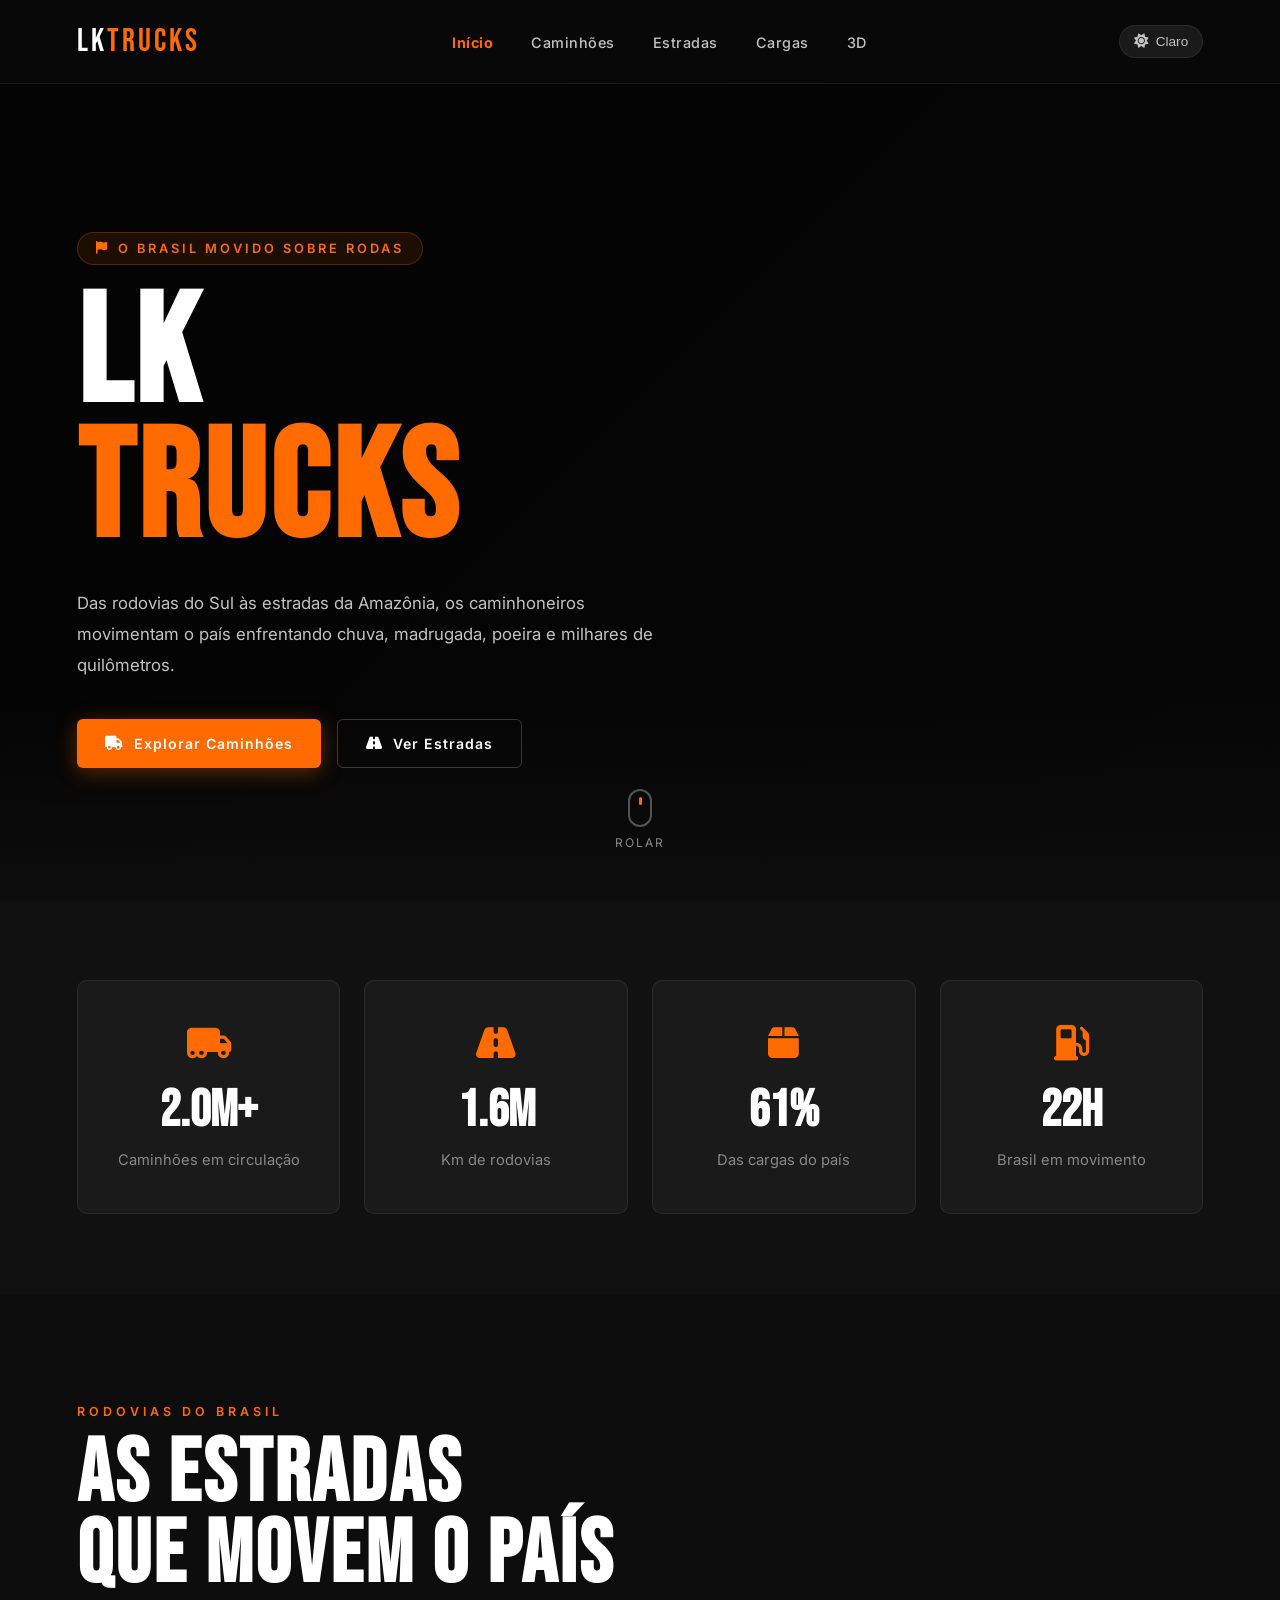
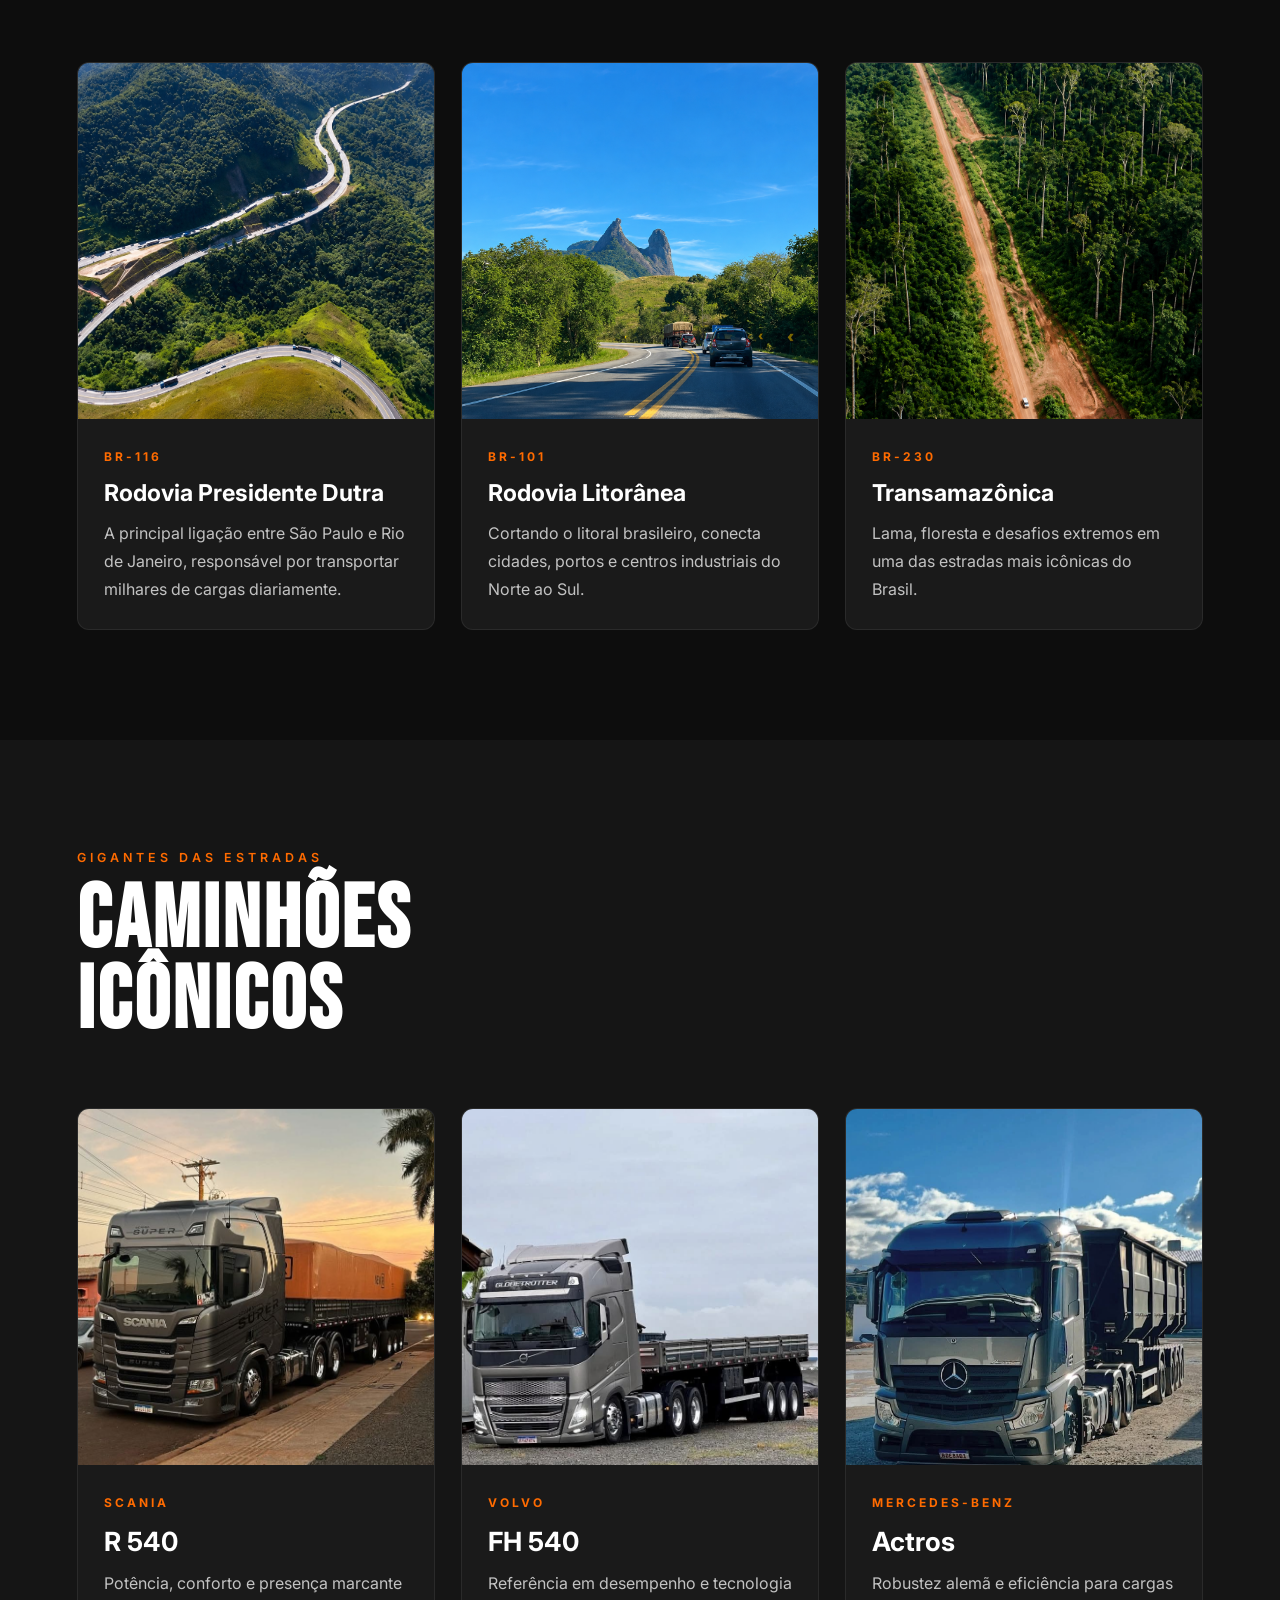
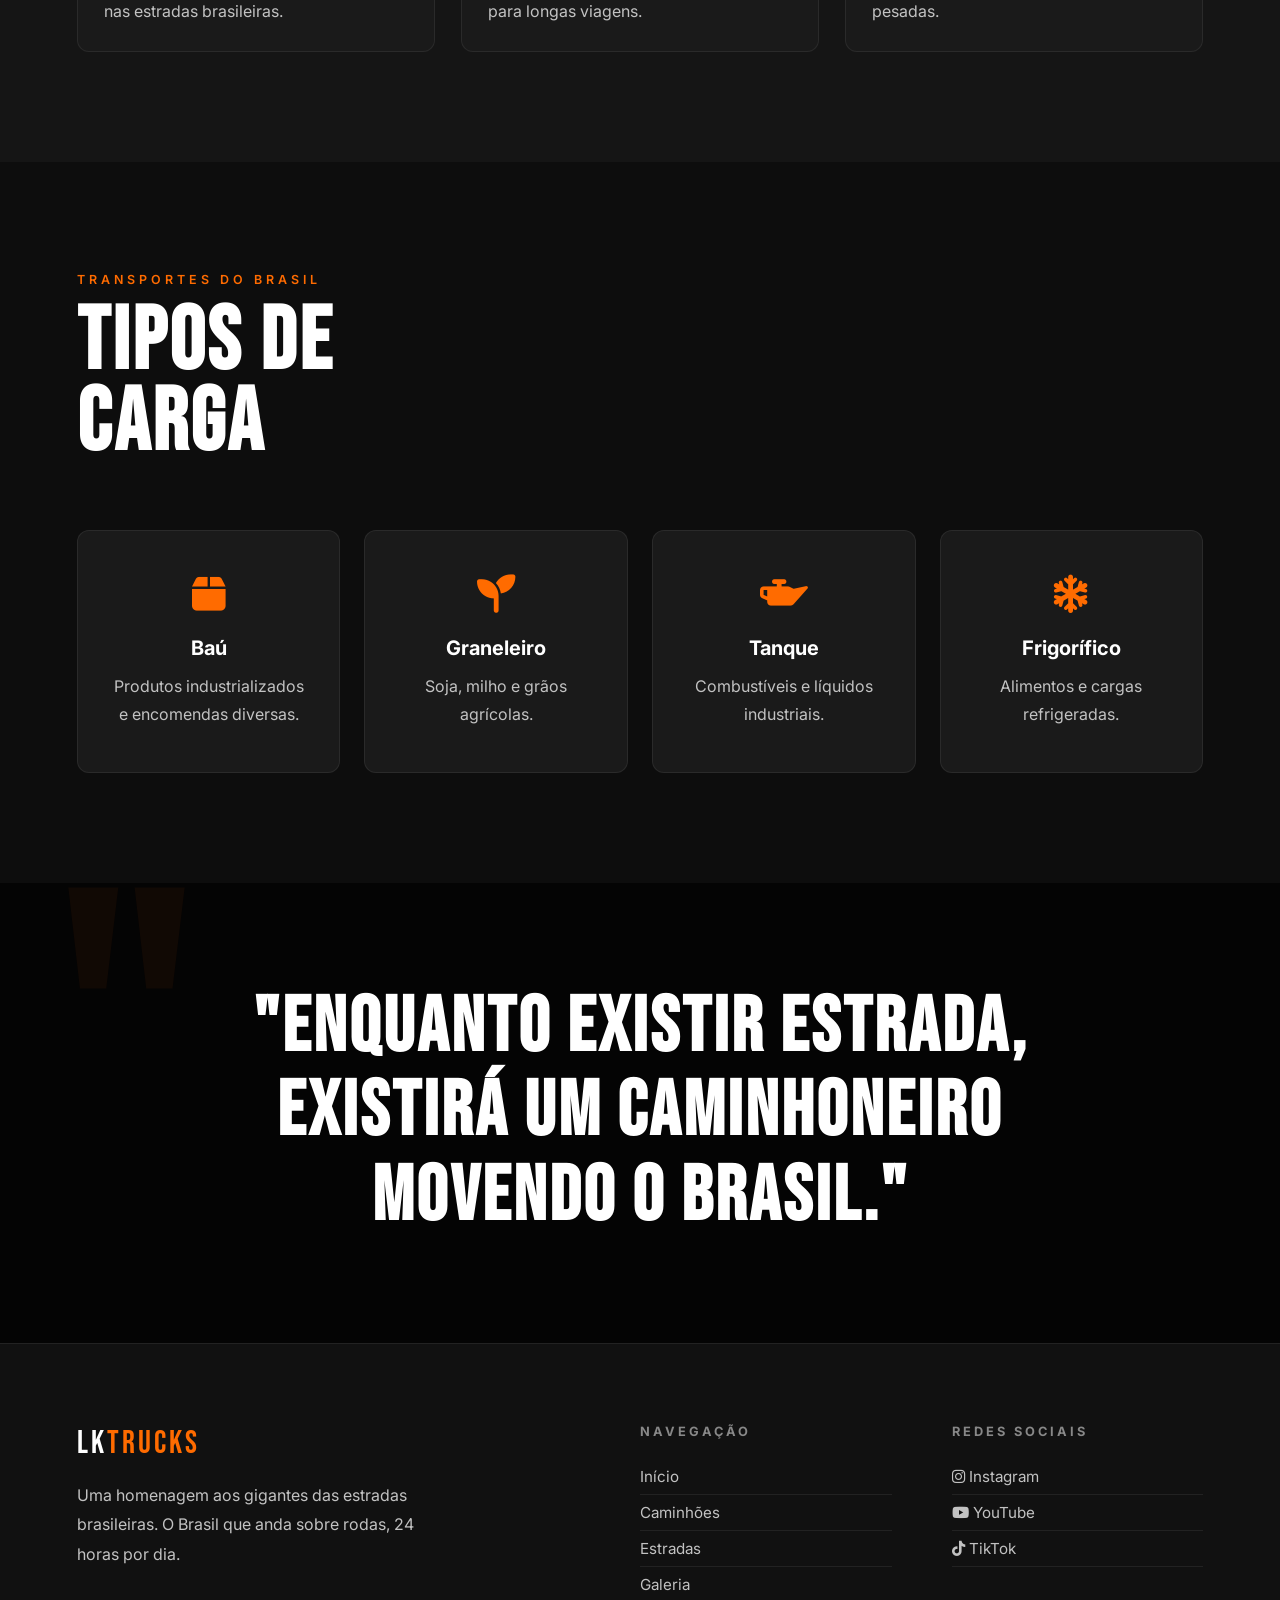
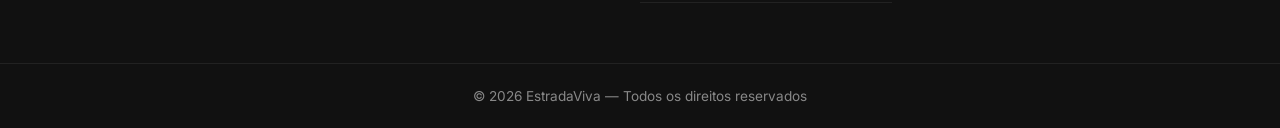
==== index.html @ f294853f "site final" ====
<!DOCTYPE html>
<html lang="pt-BR">
<head>
  <meta charset="UTF-8"/>
  <meta name="viewport" content="width=device-width, initial-scale=1.0"/>
  <title>LkTrucks — O Brasil sobre rodas</title>
  <link rel="preconnect" href="https://fonts.googleapis.com">
  <link href="https://fonts.googleapis.com/css2?family=Bebas+Neue&family=Inter:wght@300;400;500;600;700&display=swap" rel="stylesheet">
  <link rel="stylesheet" href="https://cdnjs.cloudflare.com/ajax/libs/font-awesome/6.5.0/css/all.min.css">
  <link rel="stylesheet" href="../css/style.css">
</head>
<body>

<!-- OVERLAY MOBILE -->
<div class="nav-overlay"></div>

<!-- NAVBAR -->
<nav class="navbar">
  <a href="index.html" class="logo">LK<span>TRUCKS</span></a>

   <ul class="nav-links">
    <li><a href="index.html">Início</a></li>
    <li><a href="html/caminhoes.html">Caminhões</a></li>
    <li><a href="html/estradas.html">Estradas</a></li>
    <li><a href="html/cargas.html">Cargas</a></li>
    <li><a href="html/caminhao3d.html">3D</a></li>
  </ul>

  <div class="nav-right">
    <button class="theme-toggle" aria-label="Alternar tema">
      <i class="fas fa-sun" id="theme-icon"></i>
      <span id="theme-label">Claro</span>
    </button>
    <button class="hamburger" aria-label="Menu">
      <span></span><span></span><span></span>
    </button>
  </div>
</nav>

<!-- HERO -->
<section class="hero">
  <div class="hero-particles"></div>
  <div class="hero-overlay"></div>

  <div class="hero-content">
    <p class="hero-tag">
      <i class="fas fa-flag"></i>
      O Brasil movido sobre rodas
    </p>
    <h1>Lk<br><span>TRUCKS</span></h1>
    <p class="hero-text">
      Das rodovias do Sul às estradas da Amazônia,
      os caminhoneiros movimentam o país enfrentando
      chuva, madrugada, poeira e milhares de quilômetros.
    </p>
    <div class="hero-buttons">
      <a href="caminhoes.html" class="btn-primary">
        <i class="fas fa-truck"></i> Explorar Caminhões
      </a>
      <a href="estradas.html" class="btn-secondary">
        <i class="fas fa-road"></i> Ver Estradas
      </a>
    </div>
  </div>

  <div class="scroll-indicator">
    <div class="mouse"><div class="wheel"></div></div>
    <span>Rolar</span>
  </div>
</section>

<!-- ESTATÍSTICAS -->
<section class="stats">
  <div class="stats-grid">
    <div class="stat-card">
      <i class="fas fa-truck-moving"></i>
      <h2>2.1M+</h2>
      <p>Caminhões em circulação</p>
    </div>
    <div class="stat-card">
      <i class="fas fa-road"></i>
      <h2>1.7M</h2>
      <p>Km de rodovias</p>
    </div>
    <div class="stat-card">
      <i class="fas fa-box"></i>
      <h2>65%</h2>
      <p>Das cargas do país</p>
    </div>
    <div class="stat-card">
      <i class="fas fa-gas-pump"></i>
      <h2>24H</h2>
      <p>Brasil em movimento</p>
    </div>
  </div>
</section>

<!-- RODOVIAS -->
<section class="section">
  <div class="section-title reveal">
    <p>Rodovias do Brasil</p>
    <h2>AS ESTRADAS<br>QUE MOVEM O PAÍS</h2>
  </div>
  <div class="roads-grid">
    <div class="road-card reveal delay-1">
      <div class="card-img-wrap"><img src="../galeria/116.png" alt="BR116"></div>
      <div class="road-content">
        <span>BR-116</span>
        <h3>Rodovia Presidente Dutra</h3>
        <p>A principal ligação entre São Paulo e Rio de Janeiro, responsável por transportar milhares de cargas diariamente.</p>
      </div>
    </div>
    <div class="road-card reveal delay-2">
      <div class="card-img-wrap"><img src="../galeria/101.png " alt="BR101"></div>
      <div class="road-content">
        <span>BR-101</span>
        <h3>Rodovia Litorânea</h3>
        <p>Cortando o litoral brasileiro, conecta cidades, portos e centros industriais do Norte ao Sul.</p>
      </div>
    </div>
    <div class="road-card reveal delay-3">
      <div class="card-img-wrap"><img src="../galeria/transamazonica.png" alt="Transamazônica"></div>
      <div class="road-content">
        <span>BR-230</span>
        <h3>Transamazônica</h3>
        <p>Lama, floresta e desafios extremos em uma das estradas mais icônicas do Brasil.</p>
      </div>
    </div>
  </div>
</section>

<!-- CAMINHÕES -->
<section class="section dark">
  <div class="section-title reveal">
    <p>Gigantes das Estradas</p>
    <h2>CAMINHÕES<br>ICÔNICOS</h2>
  </div>
  <div class="trucks-grid">
    <div class="truck-card reveal delay-1">
      <div class="card-img-wrap"><img src="../galeria/scania 540.jpg" alt="Scania R540"></div>
      <div class="truck-content">
        <span class="brand">Scania</span>
        <h3>R 540</h3>
        <p>Potência, conforto e presença marcante nas estradas brasileiras.</p>
      </div>
    </div>
    <div class="truck-card reveal delay-2">
      <div class="card-img-wrap"><img src="../galeria/volvo Fh.jpg" alt="Volvo FH540"></div>
      <div class="truck-content">
        <span class="brand">Volvo</span>
        <h3>FH 540</h3>
        <p>Referência em desempenho e tecnologia para longas viagens.</p>
      </div>
    </div>
    <div class="truck-card reveal delay-3">
      <div class="card-img-wrap"><img src="../galeria/mercedes actros.jpg" alt="Mercedes Actros"></div>
      <div class="truck-content">
        <span class="brand">Mercedes-Benz</span>
        <h3>Actros</h3>
        <p>Robustez alemã e eficiência para cargas pesadas.</p>
      </div>
    </div>
  </div>
</section>

<!-- CARGAS -->
<section class="section">
  <div class="section-title reveal">
    <p>Transportes do Brasil</p>
    <h2>TIPOS DE<br>CARGA</h2>
  </div>
  <div class="cargo-grid">
    <div class="cargo-card reveal delay-1">
      <i class="fas fa-box"></i>
      <h3>Baú</h3>
      <p>Produtos industrializados e encomendas diversas.</p>
    </div>
    <div class="cargo-card reveal delay-2">
      <i class="fas fa-seedling"></i>
      <h3>Graneleiro</h3>
      <p>Soja, milho e grãos agrícolas.</p>
    </div>
    <div class="cargo-card reveal delay-3">
      <i class="fas fa-oil-can"></i>
      <h3>Tanque</h3>
      <p>Combustíveis e líquidos industriais.</p>
    </div>
    <div class="cargo-card reveal delay-4">
      <i class="fas fa-snowflake"></i>
      <h3>Frigorífico</h3>
      <p>Alimentos e cargas refrigeradas.</p>
    </div>
  </div>
</section>

<!-- FRASE -->
<section class="quote">
  <div class="quote-content reveal">
    <h2>
      "ENQUANTO EXISTIR ESTRADA,
      EXISTIRÁ UM CAMINHONEIRO
      MOVENDO O BRASIL."
    </h2>
  </div>
</section>

<!-- FOOTER -->
<footer>
  <div class="footer-content">
    <div class="footer-brand">
      <a href="index.html" class="logo">Lk<span>TRUCKS</span></a>
      <p>Uma homenagem aos gigantes das estradas brasileiras. O Brasil que anda sobre rodas, 24 horas por dia.</p>
    </div>
    <div class="footer-links">
      <h3>Navegação</h3>
      <a href="index.html">Início</a>
      <a href="caminhoes.html">Caminhões</a>
      <a href="estradas.html">Estradas</a>
      <a href="galeria.html">Galeria</a>
    </div>
    <div class="footer-links">
      <h3>Redes Sociais</h3>
      <a href="#"><i class="fab fa-instagram"></i> Instagram</a>
      <a href="#"><i class="fab fa-youtube"></i> YouTube</a>
      <a href="#"><i class="fab fa-tiktok"></i> TikTok</a>
    </div>
  </div>
  <div class="footer-bottom">
    © 2026 EstradaViva — Todos os direitos reservados
  </div>
</footer>

<script src="../js/script.js"></script>
</body>
</html>
---- css/style.css ----
/* RESET */
*, *::before, *::after {
  margin: 0;
  padding: 0;
  box-sizing: border-box;
}

html {
  scroll-behavior: smooth;
}

/* =========================================
   VARIÁVEIS — DARK MODE (padrão)
========================================= */
:root {
  --orange:    #ff6b00;
  --orange2:   #ff8c00;
  --orange3:   #ff4500;
  --bg:        #0d0d0d;
  --bg2:       #111111;
  --dark:      #151515;
  --card:      #1a1a1a;
  --border:    rgba(255,255,255,0.07);
  --text:      #ffffff;
  --text2:     #c2c2c2;
  --text3:     #888888;
  --navbar-bg: rgba(10,10,10,0.85);
  --shadow:    rgba(255,107,0,0.25);

  --transition: 0.35s cubic-bezier(0.4,0,0.2,1);
}

/* =========================================
   LIGHT MODE
========================================= */
body.light-mode {
  --bg:        #f5f5f5;
  --bg2:       #eeeeee;
  --dark:      #e0e0e0;
  --card:      #ffffff;
  --border:    rgba(0,0,0,0.09);
  --text:      #111111;
  --text2:     #444444;
  --text3:     #777777;
  --navbar-bg: rgba(255,255,255,0.9);
  --shadow:    rgba(255,107,0,0.2);
}

/* =========================================
   BASE
========================================= */
body {
  background: var(--bg);
  color: var(--text);
  font-family: 'Inter', sans-serif;
  overflow-x: hidden;
  transition: background var(--transition), color var(--transition);
}

img { display: block; }

/* =========================================
   SCROLLBAR
========================================= */
::-webkit-scrollbar { width: 6px; }
::-webkit-scrollbar-track { background: var(--bg2); }
::-webkit-scrollbar-thumb { background: var(--orange); border-radius: 10px; }

/* =========================================
   SELEÇÃO DE TEXTO
========================================= */
::selection {
  background: var(--orange);
  color: #fff;
}

/* =========================================
   NAVBAR
========================================= */
.navbar {
  width: 100%;
  padding: 22px 6%;
  position: fixed;
  top: 0; left: 0;
  z-index: 999;

  display: flex;
  align-items: center;
  justify-content: space-between;

  background: var(--navbar-bg);
  backdrop-filter: blur(16px);
  -webkit-backdrop-filter: blur(16px);
  border-bottom: 1px solid var(--border);

  transition: padding var(--transition), background var(--transition);
}

.navbar.scrolled {
  padding: 16px 6%;
  background: rgba(8,8,8,0.97);
  border-bottom: 1px solid rgba(255,107,0,0.15);
}

body.light-mode .navbar.scrolled {
  background: rgba(255,255,255,0.97);
}

/* LOGO */
.logo {
  text-decoration: none;
  font-family: 'Bebas Neue', sans-serif;
  font-size: 2rem;
  letter-spacing: 3px;
  color: var(--text);
  transition: color var(--transition);
}

.logo span { color: var(--orange); }

.logo:hover { color: var(--orange); }

/* NAV LINKS */
.nav-links {
  display: flex;
  align-items: center;
  gap: 38px;
  list-style: none;
}

.nav-links a {
  text-decoration: none;
  color: var(--text2);
  font-size: 0.9rem;
  font-weight: 500;
  letter-spacing: 0.5px;
  position: relative;
  transition: color var(--transition);
}

.nav-links a::after {
  content: '';
  position: absolute;
  bottom: -4px; left: 0;
  width: 0; height: 2px;
  background: var(--orange);
  transition: width var(--transition);
}

.nav-links a:hover { color: var(--orange); }
.nav-links a:hover::after { width: 100%; }

/* NAVBAR DIREITA */
.nav-right {
  display: flex;
  align-items: center;
  gap: 18px;
}

/* DARK MODE TOGGLE */
.theme-toggle {
  background: var(--card);
  border: 1px solid var(--border);
  border-radius: 50px;
  padding: 8px 14px;
  cursor: pointer;
  display: flex;
  align-items: center;
  gap: 8px;
  color: var(--text2);
  font-size: 0.85rem;
  transition: all var(--transition);
}

.theme-toggle:hover {
  border-color: var(--orange);
  color: var(--orange);
}

.theme-toggle i { font-size: 0.9rem; }

/* HAMBURGER */
.hamburger {
  display: none;
  flex-direction: column;
  gap: 6px;
  cursor: pointer;
  padding: 6px;
  background: none;
  border: none;
}

.hamburger span {
  display: block;
  width: 26px; height: 2px;
  background: var(--text);
  border-radius: 2px;
  transition: all 0.4s cubic-bezier(0.4,0,0.2,1);
  transform-origin: center;
}

.hamburger.open span:nth-child(1) { transform: translateY(8px) rotate(45deg); }
.hamburger.open span:nth-child(2) { opacity: 0; transform: scaleX(0); }
.hamburger.open span:nth-child(3) { transform: translateY(-8px) rotate(-45deg); }

/* =========================================
   MOBILE MENU
========================================= */
@media(max-width:900px) {
  .hamburger { display: flex; }

  .nav-links {
    position: fixed;
    top: 0; right: -100%;
    width: min(320px, 85vw);
    height: 100vh;
    background: var(--bg2);
    border-left: 1px solid var(--border);
    flex-direction: column;
    align-items: flex-start;
    padding: 100px 40px 40px;
    gap: 10px;

    transition: right 0.45s cubic-bezier(0.4,0,0.2,1);
    z-index: 998;
  }

  .nav-links.open { right: 0; }

  .nav-links li { width: 100%; }

  .nav-links a {
    font-size: 1.3rem;
    display: block;
    padding: 12px 0;
    border-bottom: 1px solid var(--border);
  }

  .nav-overlay {
    position: fixed;
    inset: 0;
    background: rgba(0,0,0,0.7);
    z-index: 997;
    opacity: 0;
    pointer-events: none;
    transition: opacity var(--transition);
    backdrop-filter: blur(4px);
  }

  .nav-overlay.show {
    opacity: 1;
    pointer-events: all;
  }
}

/* =========================================
   HERO
========================================= */
.hero {
  width: 100%;
  min-height: 100vh;
  background:
    linear-gradient(135deg,rgba(0,0,0,0.75) 0%,rgba(0,0,0,0.55) 100%),
    url('img/banner.jpg') center/cover no-repeat;
  display: flex;
  align-items: center;
  position: relative;
  overflow: hidden;
}

.hero::before {
  content: '';
  position: absolute;
  bottom: 0; left: 0;
  width: 100%; height: 200px;
  background: linear-gradient(transparent, var(--bg));
  z-index: 1;
}

/* PARTÍCULAS */
.hero-particles {
  position: absolute;
  inset: 0;
  overflow: hidden;
  z-index: 0;
}

.particle {
  position: absolute;
  width: 3px; height: 3px;
  border-radius: 50%;
  background: var(--orange);
  opacity: 0;
  animation: float-particle 6s infinite;
}

@keyframes float-particle {
  0%   { opacity: 0; transform: translateY(100px) scale(0); }
  10%  { opacity: 0.6; }
  90%  { opacity: 0.2; }
  100% { opacity: 0; transform: translateY(-200px) scale(1.5); }
}

/* HERO CONTENT */
.hero-content {
  width: 100%;
  max-width: 1400px;
  margin: auto;
  padding: 0 6%;
  padding-top: 100px;
  position: relative;
  z-index: 2;
}

.hero-tag {
  display: inline-flex;
  align-items: center;
  gap: 8px;
  color: var(--orange);
  letter-spacing: 3px;
  margin-bottom: 24px;
  text-transform: uppercase;
  font-size: 0.8rem;
  font-weight: 600;

  background: rgba(255,107,0,0.1);
  border: 1px solid rgba(255,107,0,0.25);
  border-radius: 50px;
  padding: 8px 18px;

  animation: fadeInDown 0.8s ease forwards;
}

.hero h1 {
  font-family: 'Bebas Neue', sans-serif;
  font-size: clamp(5rem, 12vw, 11rem);
  line-height: 0.88;
  letter-spacing: 4px;
  animation: fadeInLeft 0.9s 0.2s ease both;
}

.hero h1 span { color: var(--orange); }

.hero-text {
  max-width: 600px;
  margin-top: 28px;
  color: var(--text2);
  line-height: 1.85;
  font-size: 1.05rem;
  animation: fadeInLeft 0.9s 0.4s ease both;
}

.hero-buttons {
  display: flex;
  gap: 16px;
  margin-top: 38px;
  flex-wrap: wrap;
  animation: fadeInUp 0.9s 0.6s ease both;
}

/* SCROLL INDICATOR */
.scroll-indicator {
  position: absolute;
  bottom: 50px; left: 50%;
  transform: translateX(-50%);
  z-index: 2;
  display: flex;
  flex-direction: column;
  align-items: center;
  gap: 8px;
  color: var(--text3);
  font-size: 0.75rem;
  letter-spacing: 2px;
  text-transform: uppercase;
  animation: fadeIn 1s 1.2s ease both;
}

.scroll-indicator .mouse {
  width: 24px; height: 38px;
  border: 2px solid rgba(255,255,255,0.3);
  border-radius: 14px;
  display: flex;
  justify-content: center;
  padding-top: 6px;
}

.scroll-indicator .wheel {
  width: 3px; height: 8px;
  background: var(--orange);
  border-radius: 2px;
  animation: scroll-wheel 1.5s ease infinite;
}

@keyframes scroll-wheel {
  0%   { opacity: 1; transform: translateY(0); }
  100% { opacity: 0; transform: translateY(10px); }
}

/* =========================================
   BOTÕES
========================================= */
.btn-primary,
.btn-secondary {
  padding: 15px 28px;
  text-decoration: none;
  font-size: 0.88rem;
  font-weight: 600;
  letter-spacing: 1px;
  border-radius: 6px;
  display: inline-flex;
  align-items: center;
  gap: 10px;
  transition: all var(--transition);
  position: relative;
  overflow: hidden;
}

.btn-primary::before,
.btn-secondary::before {
  content: '';
  position: absolute;
  inset: 0;
  background: rgba(255,255,255,0.1);
  transform: translateX(-101%);
  transition: transform 0.4s ease;
}

.btn-primary:hover::before,
.btn-secondary:hover::before {
  transform: translateX(0);
}

.btn-primary {
  background: var(--orange);
  color: #fff;
  box-shadow: 0 4px 20px rgba(255,107,0,0.35);
}

.btn-primary:hover {
  background: var(--orange2);
  transform: translateY(-3px);
  box-shadow: 0 8px 30px rgba(255,107,0,0.5);
}

.btn-secondary {
  border: 1.5px solid rgba(255,255,255,0.2);
  color: var(--text);
}

.btn-secondary:hover {
  border-color: var(--orange);
  color: var(--orange);
  transform: translateY(-3px);
}

/* =========================================
   SEÇÕES
========================================= */
.section {
  padding: 110px 6%;
  background: var(--bg);
  transition: background var(--transition);
}

.section.dark {
  background: var(--dark);
}

.section-title {
  margin-bottom: 65px;
}

.section-title p {
  color: var(--orange);
  text-transform: uppercase;
  letter-spacing: 4px;
  margin-bottom: 16px;
  font-size: 0.78rem;
  font-weight: 600;
}

.section-title h2 {
  font-family: 'Bebas Neue', sans-serif;
  font-size: clamp(3rem, 7vw, 5.5rem);
  line-height: 0.92;
  letter-spacing: 3px;
  color: var(--text);
}

/* =========================================
   ESTATÍSTICAS
========================================= */
.stats {
  padding: 80px 6%;
  background: var(--bg2);
  transition: background var(--transition);
}

.stats-grid {
  max-width: 1400px;
  margin: auto;
  display: grid;
  grid-template-columns: repeat(4, 1fr);
  gap: 24px;
}

.stat-card {
  background: var(--card);
  padding: 44px 28px;
  text-align: center;
  border: 1px solid var(--border);
  border-radius: 10px;
  position: relative;
  overflow: hidden;
  transition: all var(--transition);
}

.stat-card::before {
  content: '';
  position: absolute;
  bottom: 0; left: 0;
  width: 100%; height: 3px;
  background: linear-gradient(90deg, var(--orange), var(--orange2));
  transform: scaleX(0);
  transform-origin: left;
  transition: transform var(--transition);
}

.stat-card:hover { transform: translateY(-8px); }
.stat-card:hover::before { transform: scaleX(1); }

.stat-card i {
  font-size: 2.2rem;
  color: var(--orange);
  margin-bottom: 20px;
}

.stat-card h2 {
  font-family: 'Bebas Neue', sans-serif;
  font-size: 3.2rem;
  color: var(--text);
  margin-bottom: 10px;
}

.stat-card p { color: var(--text3); font-size: 0.92rem; }

/* =========================================
   RODOVIAS
========================================= */
.roads-grid {
  display: grid;
  grid-template-columns: repeat(3, 1fr);
  gap: 26px;
}

.road-card {
  background: var(--card);
  border-radius: 12px;
  overflow: hidden;
  border: 1px solid var(--border);
  transition: all var(--transition);
  position: relative;
}

.road-card:hover {
  transform: translateY(-10px);
  border-color: rgba(255,107,0,0.4);
  box-shadow: 0 20px 50px rgba(0,0,0,0.4);
}

.road-card .card-img-wrap {
  overflow: hidden;
  width: 100%;
  aspect-ratio: 10 / 10;
}

.road-card img {
  width: 100%;
  height: 100%;
  object-fit: cover;
  object-position: center center;
  transition: transform 0.6s ease;
}

.road-card:hover img { transform: scale(1.05); }

.road-content { padding: 26px; }

.road-content span {
  color: var(--orange);
  font-size: 0.75rem;
  font-weight: 700;
  letter-spacing: 3px;
  text-transform: uppercase;
}

.road-content h3 {
  margin: 14px 0 12px;
  font-size: 1.45rem;
  color: var(--text);
}

.road-content p { color: var(--text2); line-height: 1.75; }

/* =========================================
   CAMINHÕES
========================================= */
.trucks-grid {
  display: grid;
  grid-template-columns: repeat(3, 1fr);
  gap: 26px;
}

.truck-card {
  background: var(--card);
  border-radius: 12px;
  overflow: hidden;
  border: 1px solid var(--border);
  transition: all var(--transition);
  position: relative;
}

.truck-card::after {
  content: '';
  position: absolute;
  inset: 0;
  border-radius: 12px;
  box-shadow: inset 0 0 0 0 rgba(255,107,0,0);
  transition: box-shadow var(--transition);
  pointer-events: none;
}

.truck-card:hover { transform: translateY(-10px); }
.truck-card:hover::after { box-shadow: inset 0 0 0 2px var(--orange); }

.truck-card .card-img-wrap {
  overflow: hidden;
  width: 100%;
  aspect-ratio: 10 / 10;
}

.truck-card img {
  width: 100%;
  height: 100%;
  object-fit: cover;
  object-position: center center;
  transition: transform 0.6s ease;
}

.truck-card:hover img { transform: scale(1.05); }

.truck-content { padding: 26px; }

.brand {
  color: var(--orange);
  letter-spacing: 3px;
  text-transform: uppercase;
  font-size: 0.75rem;
  font-weight: 700;
}

.truck-content h3 {
  margin: 14px 0 12px;
  font-size: 1.65rem;
  color: var(--text);
}

.truck-content p { color: var(--text2); line-height: 1.75; }

/* =========================================
   CARGAS
========================================= */
.cargo-grid {
  display: grid;
  grid-template-columns: repeat(4, 1fr);
  gap: 24px;
}

.cargo-card {
  background: var(--card);
  padding: 44px 30px;
  border-radius: 12px;
  text-align: center;
  border: 1px solid var(--border);
  transition: all var(--transition);
  position: relative;
  overflow: hidden;
  cursor: default;
}

.cargo-card::before {
  content: '';
  position: absolute;
  top: -60px; left: -60px;
  width: 160px; height: 160px;
  background: radial-gradient(circle, rgba(255,107,0,0.12), transparent 70%);
  transition: opacity var(--transition);
  opacity: 0;
}

.cargo-card:hover { transform: translateY(-8px); border-color: rgba(255,107,0,0.4); }
.cargo-card:hover::before { opacity: 1; }

.cargo-card i {
  font-size: 2.4rem;
  color: var(--orange);
  margin-bottom: 22px;
}

.cargo-card h3 { margin-bottom: 12px; font-size: 1.25rem; color: var(--text); }
.cargo-card p { color: var(--text2); line-height: 1.75; }

/* =========================================
   FRASE
========================================= */
.quote {
  min-height: 460px;
  background:
    linear-gradient(rgba(0,0,0,0.72), rgba(0,0,0,0.72)),
    url('img/quote-bg.jpg') center/cover no-repeat;
  display: flex;
  align-items: center;
  justify-content: center;
  text-align: center;
  padding: 80px 6%;
  position: relative;
  overflow: hidden;
}

.quote::before {
  content: '"';
  position: absolute;
  top: -40px; left: 4%;
  font-family: 'Bebas Neue', sans-serif;
  font-size: 28rem;
  color: rgba(255,107,0,0.05);
  line-height: 1;
  pointer-events: none;
}

.quote-content { max-width: 900px; }

.quote h2 {
  font-family: 'Bebas Neue', sans-serif;
  font-size: clamp(2.5rem, 6vw, 5rem);
  line-height: 1.1;
  letter-spacing: 3px;
}

/* =========================================
   GALERIA
========================================= */
.gallery {
  display: grid;
  grid-template-columns: repeat(4, 1fr);
  grid-auto-rows: 260px;
  gap: 12px;
}

.gallery img {
  width: 100%; height: 100%;
  object-fit: cover;
  border-radius: 8px;
  cursor: pointer;
  transition: transform 0.5s ease, filter 0.4s ease;
  filter: brightness(0.85);
}

.gallery img:nth-child(1) { grid-column: span 2; grid-row: span 2; }
.gallery img:nth-child(5) { grid-column: span 2; }

.gallery img:hover {
  transform: scale(1.03);
  filter: brightness(1);
}

/* LIGHTBOX */
.lightbox {
  position: fixed;
  inset: 0;
  background: rgba(0,0,0,0.94);
  z-index: 9999;
  display: flex;
  align-items: center;
  justify-content: center;
  animation: fadeIn 0.3s ease;
  backdrop-filter: blur(8px);
}

.lightbox img {
  max-width: 92vw;
  max-height: 88vh;
  object-fit: contain;
  border-radius: 8px;
  box-shadow: 0 30px 80px rgba(0,0,0,0.8);
  animation: zoomIn 0.35s ease;
}

.close-lightbox {
  position: fixed;
  top: 24px; right: 32px;
  font-size: 2.5rem;
  color: white;
  cursor: pointer;
  line-height: 1;
  transition: color var(--transition), transform var(--transition);
  z-index: 10000;
}

.close-lightbox:hover { color: var(--orange); transform: rotate(90deg); }

/* =========================================
   PAGE HERO (subpáginas)
========================================= */
.page-hero {
  width: 100%;
  height: 60vh;
  min-height: 420px;
  display: flex;
  align-items: flex-end;
  position: relative;
  overflow: hidden;
  background: center/cover no-repeat;
}

.caminhoneiro-bg { background-image: url('img/trucks/scania.jpg'); }
.estrada-bg      { background-image: url('img/roads/br116.jpg'); }
.galeria-bg      { background-image: url('img/gallery/1.jpg'); }

.page-hero-overlay {
  position: absolute;
  inset: 0;
  background: linear-gradient(to top, rgba(0,0,0,0.9) 0%, rgba(0,0,0,0.3) 60%, transparent 100%);
}

.page-hero-content {
  position: relative;
  z-index: 2;
  padding: 0 6% 60px;
}

.page-hero-content p {
  color: var(--orange);
  letter-spacing: 4px;
  font-size: 0.78rem;
  font-weight: 700;
  text-transform: uppercase;
  margin-bottom: 14px;
}

.page-hero-content h1 {
  font-family: 'Bebas Neue', sans-serif;
  font-size: clamp(3.5rem, 9vw, 8rem);
  line-height: 0.9;
  letter-spacing: 4px;
}

/* =========================================
   FOOTER
========================================= */
footer {
  background: var(--bg2);
  padding-top: 80px;
  border-top: 1px solid var(--border);
  transition: background var(--transition);
}

.footer-content {
  max-width: 1400px;
  margin: auto;
  padding: 0 6% 60px;
  display: grid;
  grid-template-columns: 2fr 1fr 1fr;
  gap: 60px;
}

.footer-brand p {
  margin-top: 18px;
  color: var(--text2);
  line-height: 1.85;
  max-width: 360px;
}

.footer-links {
  display: flex;
  flex-direction: column;
}

.footer-links h3 {
  margin-bottom: 20px;
  font-size: 0.8rem;
  letter-spacing: 3px;
  text-transform: uppercase;
  color: var(--text3);
}

.footer-links a {
  color: var(--text2);
  text-decoration: none;
  padding: 8px 0;
  border-bottom: 1px solid var(--border);
  transition: color var(--transition), padding-left var(--transition);
  font-size: 0.95rem;
}

.footer-links a:hover { color: var(--orange); padding-left: 8px; }

.footer-bottom {
  border-top: 1px solid var(--border);
  text-align: center;
  padding: 24px;
  color: var(--text3);
  font-size: 0.85rem;
}

/* =========================================
   ANIMAÇÕES DE ENTRADA
========================================= */
.reveal {
  opacity: 0;
  transform: translateY(40px);
  transition: opacity 0.75s ease, transform 0.75s ease;
}

.reveal.show {
  opacity: 1;
  transform: translateY(0);
}

.reveal-left {
  opacity: 0;
  transform: translateX(-40px);
  transition: opacity 0.75s ease, transform 0.75s ease;
}

.reveal-left.show {
  opacity: 1;
  transform: translateX(0);
}

/* DELAYS */
.delay-1 { transition-delay: 0.1s; }
.delay-2 { transition-delay: 0.2s; }
.delay-3 { transition-delay: 0.3s; }
.delay-4 { transition-delay: 0.4s; }
.delay-5 { transition-delay: 0.5s; }

/* =========================================
   KEYFRAMES
========================================= */
@keyframes fadeIn {
  from { opacity: 0; }
  to   { opacity: 1; }
}

@keyframes fadeInDown {
  from { opacity: 0; transform: translateY(-20px); }
  to   { opacity: 1; transform: translateY(0); }
}

@keyframes fadeInLeft {
  from { opacity: 0; transform: translateX(-30px); }
  to   { opacity: 1; transform: translateX(0); }
}

@keyframes fadeInUp {
  from { opacity: 0; transform: translateY(25px); }
  to   { opacity: 1; transform: translateY(0); }
}

@keyframes zoomIn {
  from { transform: scale(0.88); opacity: 0; }
  to   { transform: scale(1); opacity: 1; }
}

@keyframes pulse-orange {
  0%, 100% { box-shadow: 0 0 0 0 rgba(255,107,0,0.4); }
  50%       { box-shadow: 0 0 0 12px rgba(255,107,0,0); }
}

/* =========================================
   RESPONSIVO
========================================= */
@media(max-width:1200px) {
  .trucks-grid, .roads-grid { grid-template-columns: repeat(2,1fr); }
  .cargo-grid { grid-template-columns: repeat(2,1fr); }
  .stats-grid { grid-template-columns: repeat(2,1fr); }
}

@media(max-width:900px) {
  .footer-content { grid-template-columns: 1fr 1fr; }
  .gallery { grid-template-columns: repeat(2,1fr); }
  .gallery img:nth-child(1) { grid-column: span 1; grid-row: span 1; }
  .gallery img:nth-child(5) { grid-column: span 1; }
}

@media(max-width:640px) {
  .hero h1 { font-size: clamp(4rem, 17vw, 8rem); }

  .roads-grid,
  .trucks-grid,
  .cargo-grid,
  .stats-grid {
    grid-template-columns: 1fr;
  }

  .footer-content { grid-template-columns: 1fr; gap: 30px; }

  .hero-buttons { flex-direction: column; align-items: flex-start; }

  .gallery { grid-template-columns: 1fr; grid-auto-rows: 220px; }
}

/* ─────────────────────────────
   MAPA PREMIUM
───────────────────────────── */

.mapa-section {
    padding-top: 40px;
}

#map {

    width: 100%;
    height: 500px;

    border-radius: 28px;

    overflow: hidden;

    border: 1px solid rgba(255,255,255,0.08);

    box-shadow:
    0 0 60px rgba(0,0,0,0.5),
    0 0 20px rgba(255,122,0,0.08);

}

/* POPUP */

.popup-map h3 {

    font-size: 1rem;
    margin-bottom: 6px;

    color: #ff7a00;
}

.popup-map p {

    font-size: 0.9rem;
    color: #ddd;
}

/* REMOVE FUNDO BRANCO */

.leaflet-popup-content-wrapper,
.leaflet-popup-tip {

    background: #111 !important;
    color: white;
}

/* BOTÕES */

.leaflet-control-zoom a {

    background: #111 !important;
    color: white !important;

    border: none !important;

    transition: 0.3s;
}

.leaflet-control-zoom a:hover {

    background: #ff7a00 !important;
}

/* ESCONDE LOGO */

.leaflet-control-attribution {
    display: none;
}

/* RESPONSIVO */

@media(max-width: 768px){

    #map{
        height: 350px;
    }

}

/* ─────────────────────────────
   LEGENDA
───────────────────────────── */

.map-legenda {

    background: rgba(10,10,10,0.92);

    padding: 18px;

    border-radius: 18px;

    color: white;

    font-family: 'Inter', sans-serif;

    border: 1px solid rgba(255,255,255,0.08);

    backdrop-filter: blur(10px);

    min-width: 170px;

    top: 80px;
}



.map-legenda h4 {

    margin-bottom: 14px;

    color: #ff7a00;

    font-size: 1rem;
}

.map-legenda div {

    display: flex;
    align-items: center;

    gap: 10px;

    margin-bottom: 10px;

    font-size: 0.95rem;
}

.map-legenda span {

    width: 18px;
    height: 18px;

    border-radius: 999px;

    display: block;
}

/* NAVBAR ACIMA DE TUDO */

.navbar{
    z-index: 99999;
}

/* CONTROLES DO MAPA */

.leaflet-top,
.leaflet-bottom{
    z-index: 500 !important;
}


/* ─────────────────────────────
   MOBILE MAP FIX
───────────────────────────── */

@media(max-width: 768px){

    /* MAPA */

    #map{

        height: 350px;

        border-radius: 18px;
    }

    /* LEGENDA */

    .map-legenda{

        min-width: 120px;

        padding: 12px;

        font-size: 0.75rem;

        border-radius: 14px;
    }

    .map-legenda h4{

        font-size: 0.85rem;

        margin-bottom: 10px;
    }

    .map-legenda div{

        margin-bottom: 6px;

        gap: 6px;
    }

    .map-legenda span{

        width: 12px;
        height: 12px;
    }

    /* ZOOM */

    .leaflet-control-zoom{

        transform: scale(0.85);
    }

    /* POPUP */

    .leaflet-popup-content{

        font-size: 0.8rem;
    }

    /* TÍTULO */

    .mapa-section .section-title h2{

        font-size: 2.2rem;
        line-height: 0.95;
    }

}

/* BOTÃO DOS MAPAS */

.leaflet-control-layers {

    background: rgba(15,15,15,0.95) !important;

    color: white;

    border: 1px solid rgba(255,255,255,0.08) !important;

    border-radius: 18px !important;

    overflow: hidden;

    backdrop-filter: blur(10px);
}

.leaflet-control-layers label {

    color: white !important;

    font-family: 'Inter', sans-serif;
}

/* ─────────────────────────────
   SHOWCASE 3D
───────────────────────────── */

.truck-showcase{

    width: 100%;

    min-height: 100vh;

    padding: 140px 8% 80px;

    display: grid;

    grid-template-columns: 1fr 1.2fr;

    align-items: center;

    gap: 60px;

    overflow: hidden;

    position: relative;
}

/* GLOW */

.truck-showcase::before{

    content: '';

    position: absolute;

    width: 700px;
    height: 700px;

    background:
    radial-gradient(circle,
    rgba(124,92,255,0.15),
    transparent);

    top: -250px;
    right: -100px;

    z-index: 0;
}

/* ESQUERDA */

.truck-left{

    z-index: 2;

    position: relative;
}

.truck-tag{

    color: #7c5cff;

    letter-spacing: 2px;

    font-size: 0.9rem;
}

.truck-left h1{

    font-size: 7rem;

    line-height: 0.9;

    margin: 20px 0;

    font-family: 'Bebas Neue', sans-serif;
}

.truck-left p{

    color: #bdbdbd;

    font-size: 1.1rem;

    line-height: 1.7;

    max-width: 500px;
}

/* BOTÕES */

.truck-buttons{

    display: flex;

    gap: 20px;

    margin-top: 40px;
}

.truck-buttons button{

    padding: 16px 34px;

    border: none;

    border-radius: 14px;

    background: #7c5cff;

    color: white;

    font-weight: 600;

    cursor: pointer;

    transition: 0.3s;
}

.truck-buttons button:hover{

    transform: translateY(-5px);
}

.ghost-btn{

    background: transparent !important;

    border: 1px solid rgba(255,255,255,0.15) !important;
}

/* STATS */

.truck-stats{

    display: flex;

    gap: 20px;

    margin-top: 50px;

    flex-wrap: wrap;
}

.stat-box{

    background: rgba(255,255,255,0.04);

    border: 1px solid rgba(255,255,255,0.08);

    padding: 24px;

    border-radius: 20px;

    min-width: 130px;

    backdrop-filter: blur(10px);

    transition: 0.3s;
}

.stat-box:hover{

    transform: translateY(-5px);

    border-color: rgba(124,92,255,0.3);
}

.stat-box h3{

    font-size: 2rem;

    color: #7c5cff;
}

.stat-box span{

    color: #aaa;

    font-size: 0.8rem;
}

/* DIREITA */

.truck-right{

    position: relative;

    height: 850px;

    display: flex;

    align-items: center;

    justify-content: center;
}

.truck-glow{

    position: absolute;

    width: 500px;
    height: 500px;

    border-radius: 999px;

    background:
    radial-gradient(circle,
    rgba(124,92,255,0.25),
    transparent);

    filter: blur(80px);
}

/* MODEL VIEWER */

model-viewer{

    width: 100%;
    height: 100%;

    z-index: 2;

    background: transparent;
}

/* INFO SECTION */

.truck-info-section{

    padding: 0 8% 120px;
}

.truck-info-grid{

    display: grid;

    grid-template-columns:
    repeat(auto-fit, minmax(220px, 1fr));

    gap: 30px;
}

.truck-info-card{

    background: #111;

    padding: 35px;

    border-radius: 24px;

    border: 1px solid rgba(255,255,255,0.05);

    text-align: center;

    transition: 0.3s;
}

.truck-info-card:hover{

    transform: translateY(-8px);

    border-color: rgba(124,92,255,0.3);
}

.truck-info-card i{

    font-size: 2rem;

    color: #7c5cff;

    margin-bottom: 20px;
}

.truck-info-card h3{

    margin-bottom: 10px;
}

.truck-info-card p{

    color: #aaa;
}

/* MOBILE */

@media(max-width: 980px){

    .truck-showcase{

        grid-template-columns: 1fr;

        padding-top: 120px;
    }

    .truck-left h1{

        font-size: 4.5rem;
    }

    .truck-right{

        height: 500px;
    }

}
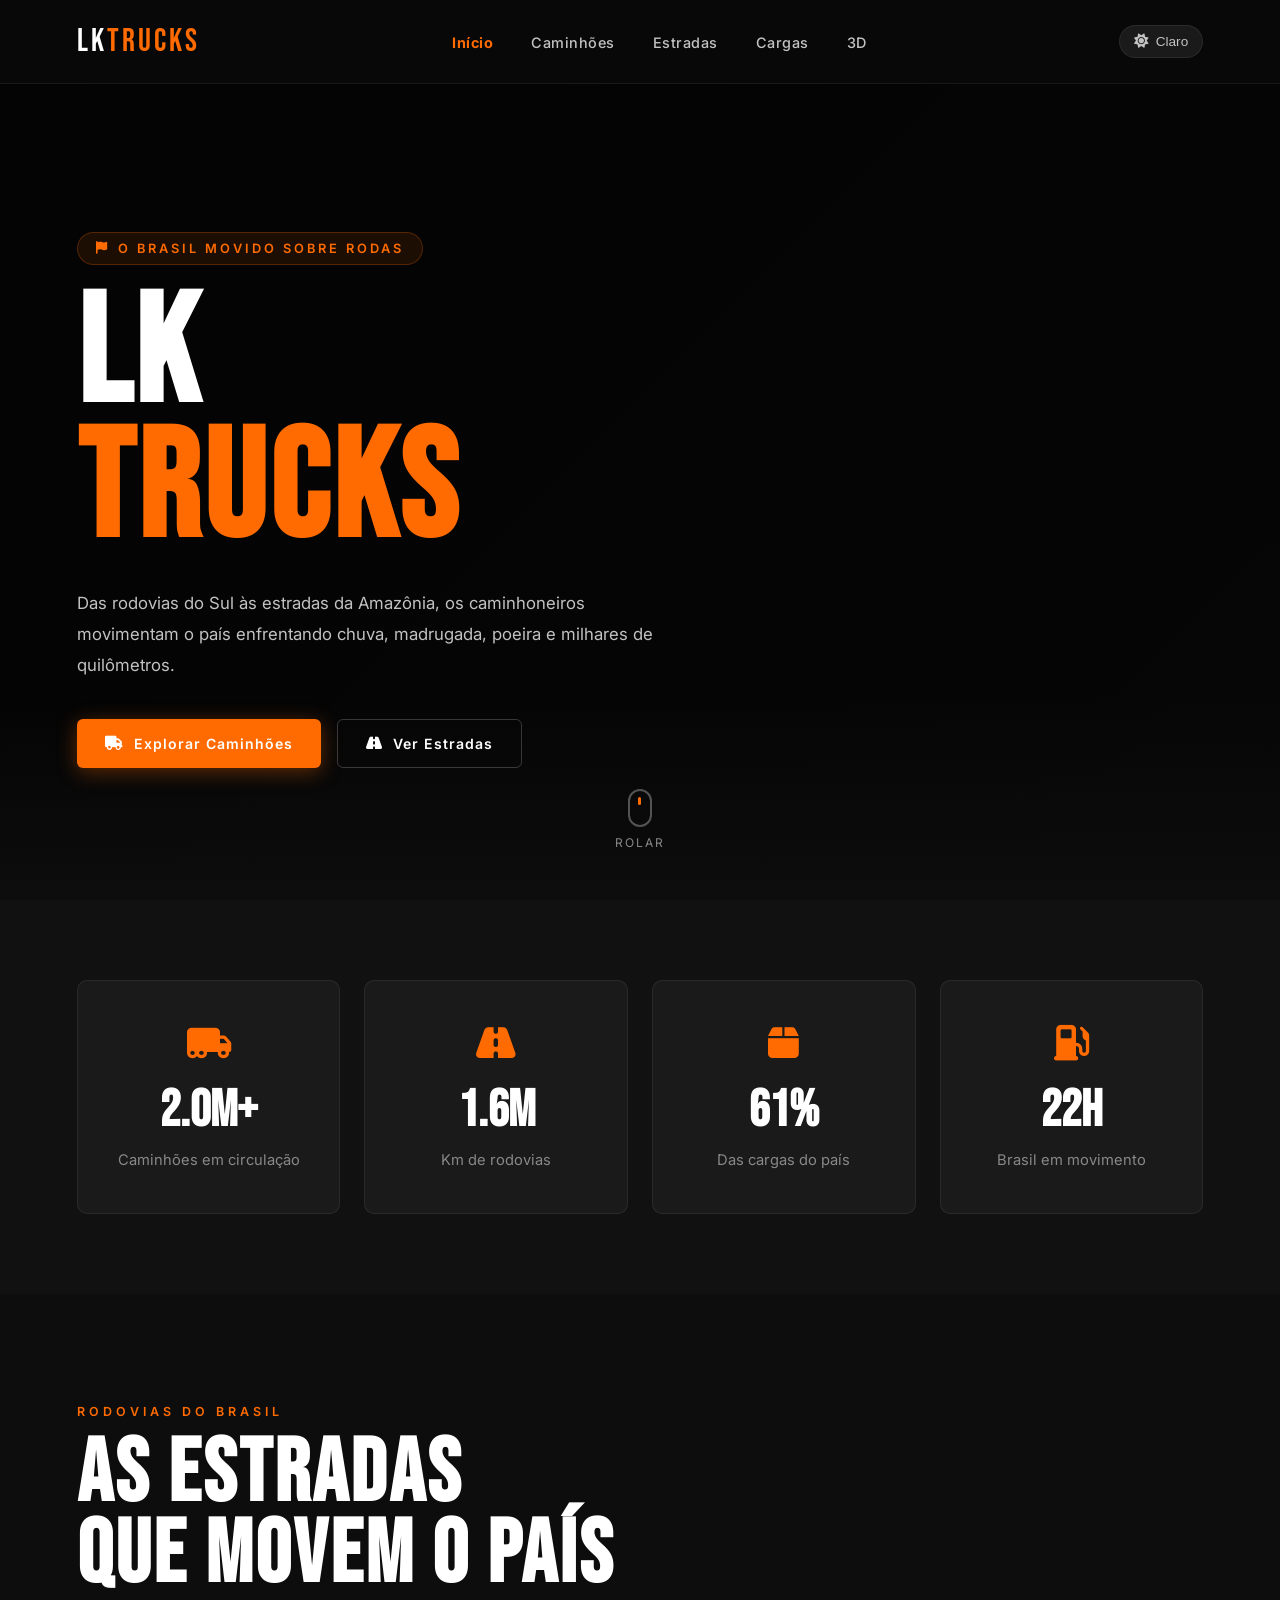
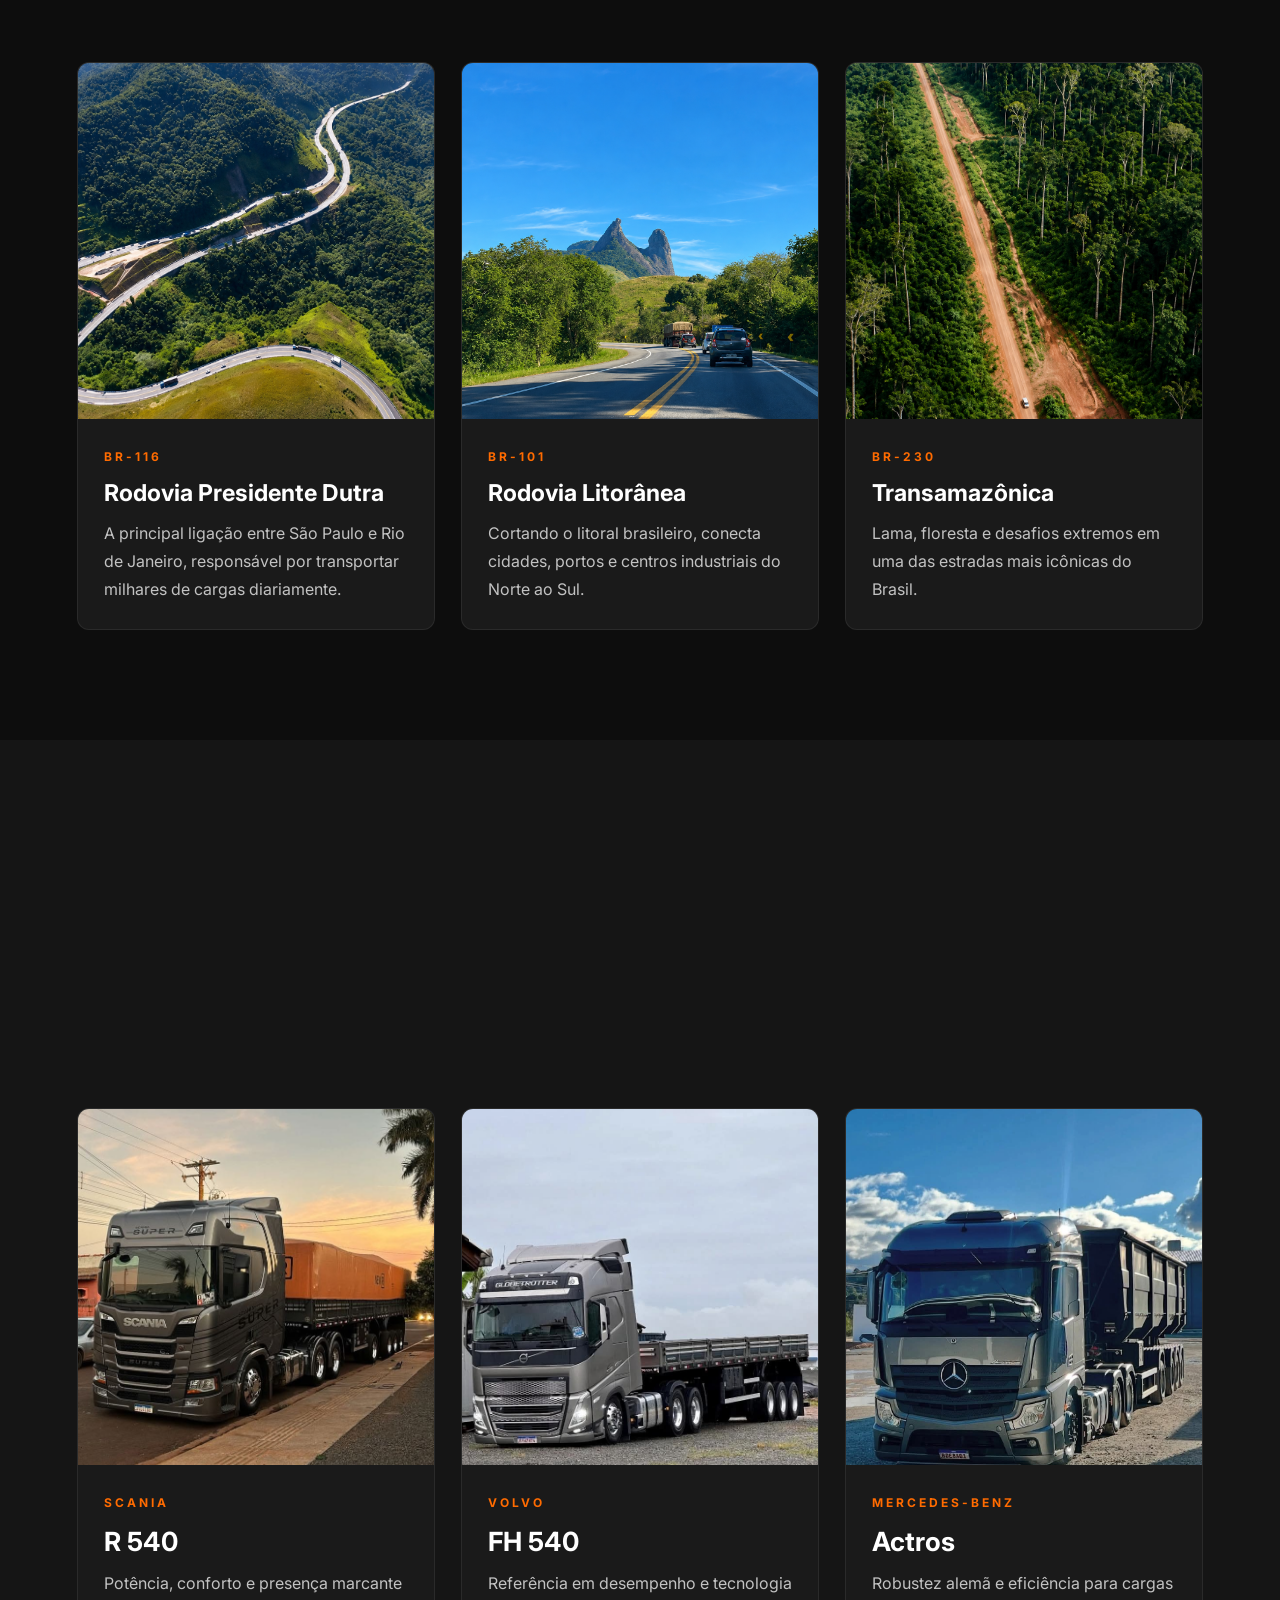
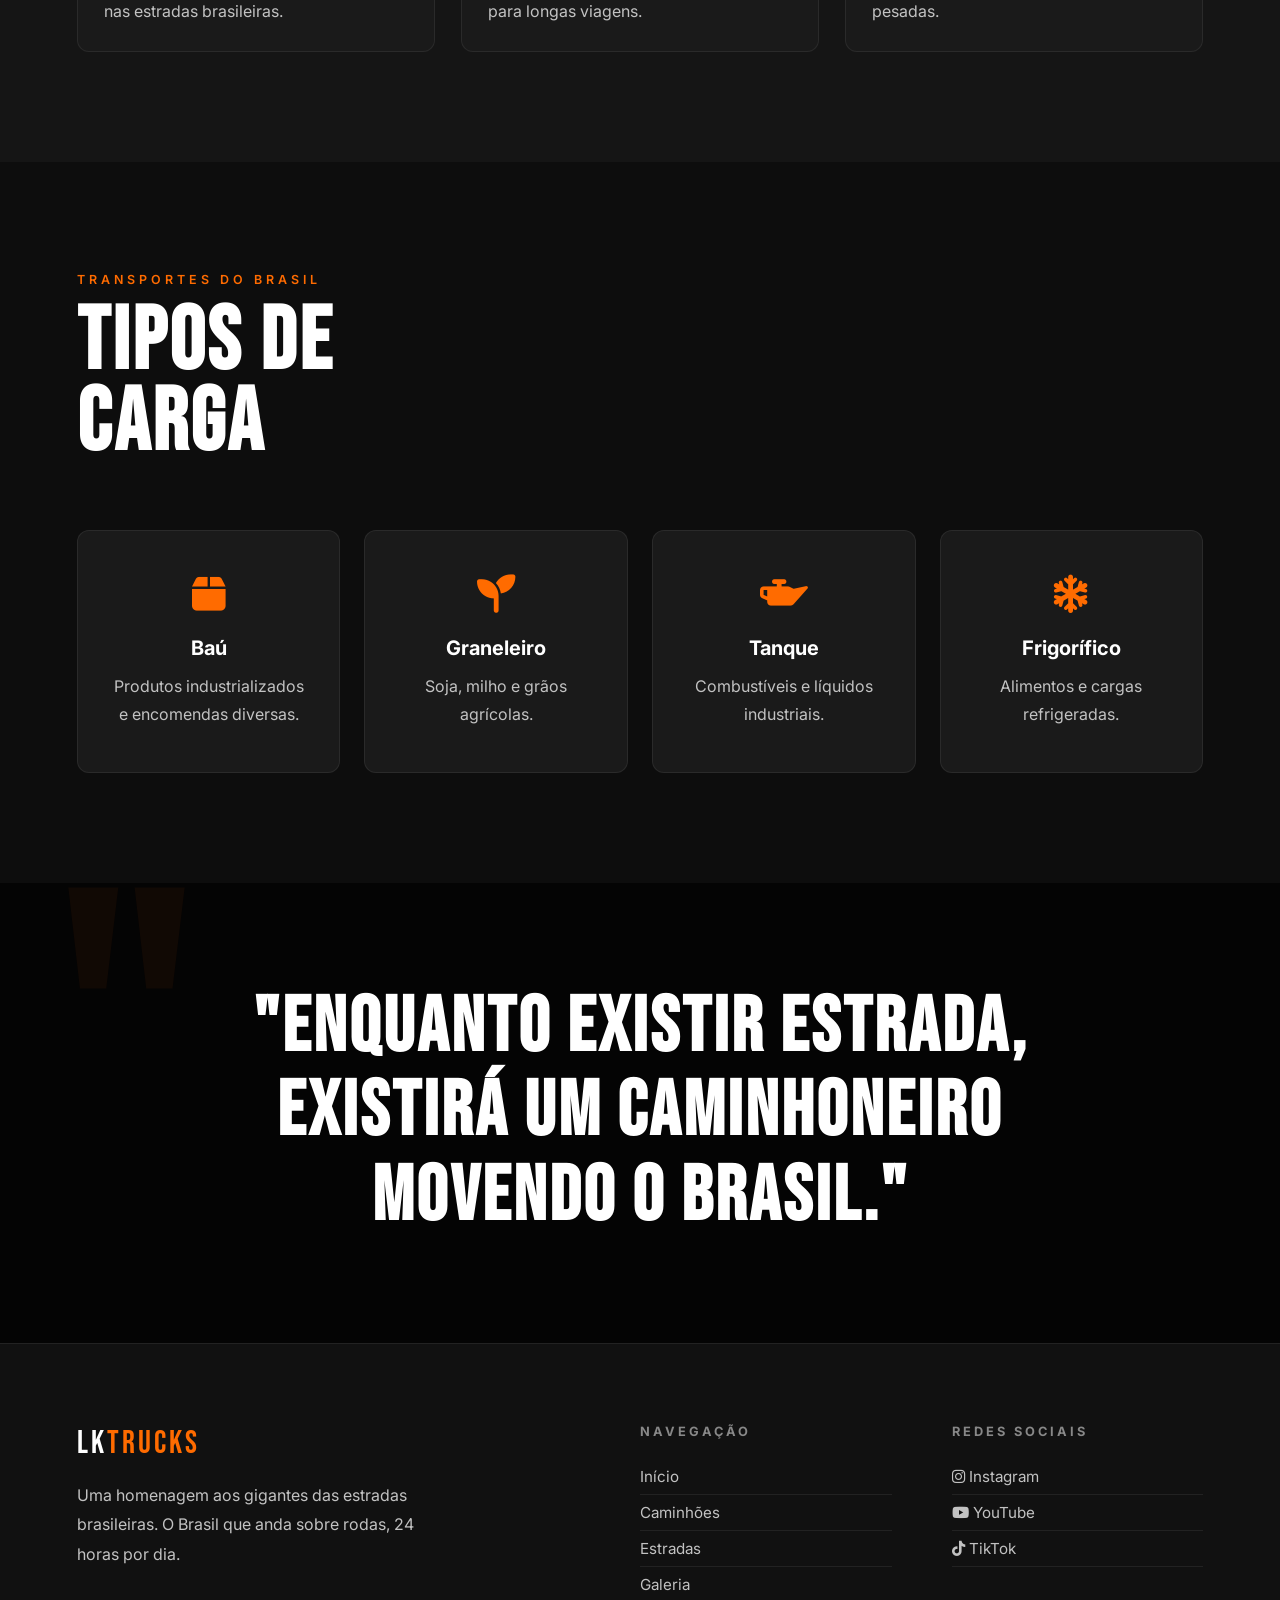
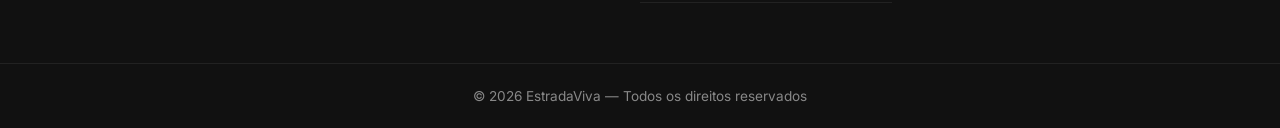
==== commit 8fa4766f: "agora acabou" ====
--- a/index.html
+++ b/index.html
@@ -103,7 +103,7 @@
   </div>
   <div class="roads-grid">
     <div class="road-card reveal delay-1">
-      <div class="card-img-wrap"><img src="../galeria/116.png" alt="BR116"></div>
+      <div class="card-img-wrap"><img src="galeria/116.png" alt="BR116"></div>
       <div class="road-content">
         <span>BR-116</span>
         <h3>Rodovia Presidente Dutra</h3>
@@ -111,7 +111,7 @@
       </div>
     </div>
     <div class="road-card reveal delay-2">
-      <div class="card-img-wrap"><img src="../galeria/101.png " alt="BR101"></div>
+      <div class="card-img-wrap"><img src="galeria/101.png " alt="BR101"></div>
       <div class="road-content">
         <span>BR-101</span>
         <h3>Rodovia Litorânea</h3>
@@ -119,7 +119,7 @@
       </div>
     </div>
     <div class="road-card reveal delay-3">
-      <div class="card-img-wrap"><img src="../galeria/transamazonica.png" alt="Transamazônica"></div>
+      <div class="card-img-wrap"><img src="galeria/transamazonica.png" alt="Transamazônica"></div>
       <div class="road-content">
         <span>BR-230</span>
         <h3>Transamazônica</h3>
@@ -137,7 +137,7 @@
   </div>
   <div class="trucks-grid">
     <div class="truck-card reveal delay-1">
-      <div class="card-img-wrap"><img src="../galeria/scania 540.jpg" alt="Scania R540"></div>
+      <div class="card-img-wrap"><img src="galeria/scania 540.jpg" alt="Scania R540"></div>
       <div class="truck-content">
         <span class="brand">Scania</span>
         <h3>R 540</h3>
@@ -145,7 +145,7 @@
       </div>
     </div>
     <div class="truck-card reveal delay-2">
-      <div class="card-img-wrap"><img src="../galeria/volvo Fh.jpg" alt="Volvo FH540"></div>
+      <div class="card-img-wrap"><img src="galeria/volvo Fh.jpg" alt="Volvo FH540"></div>
       <div class="truck-content">
         <span class="brand">Volvo</span>
         <h3>FH 540</h3>
@@ -153,7 +153,7 @@
       </div>
     </div>
     <div class="truck-card reveal delay-3">
-      <div class="card-img-wrap"><img src="../galeria/mercedes actros.jpg" alt="Mercedes Actros"></div>
+      <div class="card-img-wrap"><img src="galeria/mercedes actros.jpg" alt="Mercedes Actros"></div>
       <div class="truck-content">
         <span class="brand">Mercedes-Benz</span>
         <h3>Actros</h3>
@@ -214,9 +214,9 @@
     <div class="footer-links">
       <h3>Navegação</h3>
       <a href="index.html">Início</a>
-      <a href="caminhoes.html">Caminhões</a>
-      <a href="estradas.html">Estradas</a>
-      <a href="galeria.html">Galeria</a>
+      <a href="html/caminhoes.html">Caminhões</a>
+      <a href="html/estradas.html">Estradas</a>
+      <a href="html/galeria.html">Galeria</a>
     </div>
     <div class="footer-links">
       <h3>Redes Sociais</h3>
@@ -230,6 +230,6 @@
   </div>
 </footer>
 
-<script src="../js/script.js"></script>
+<script src="js/script.js"></script>
 </body>
 </html>
